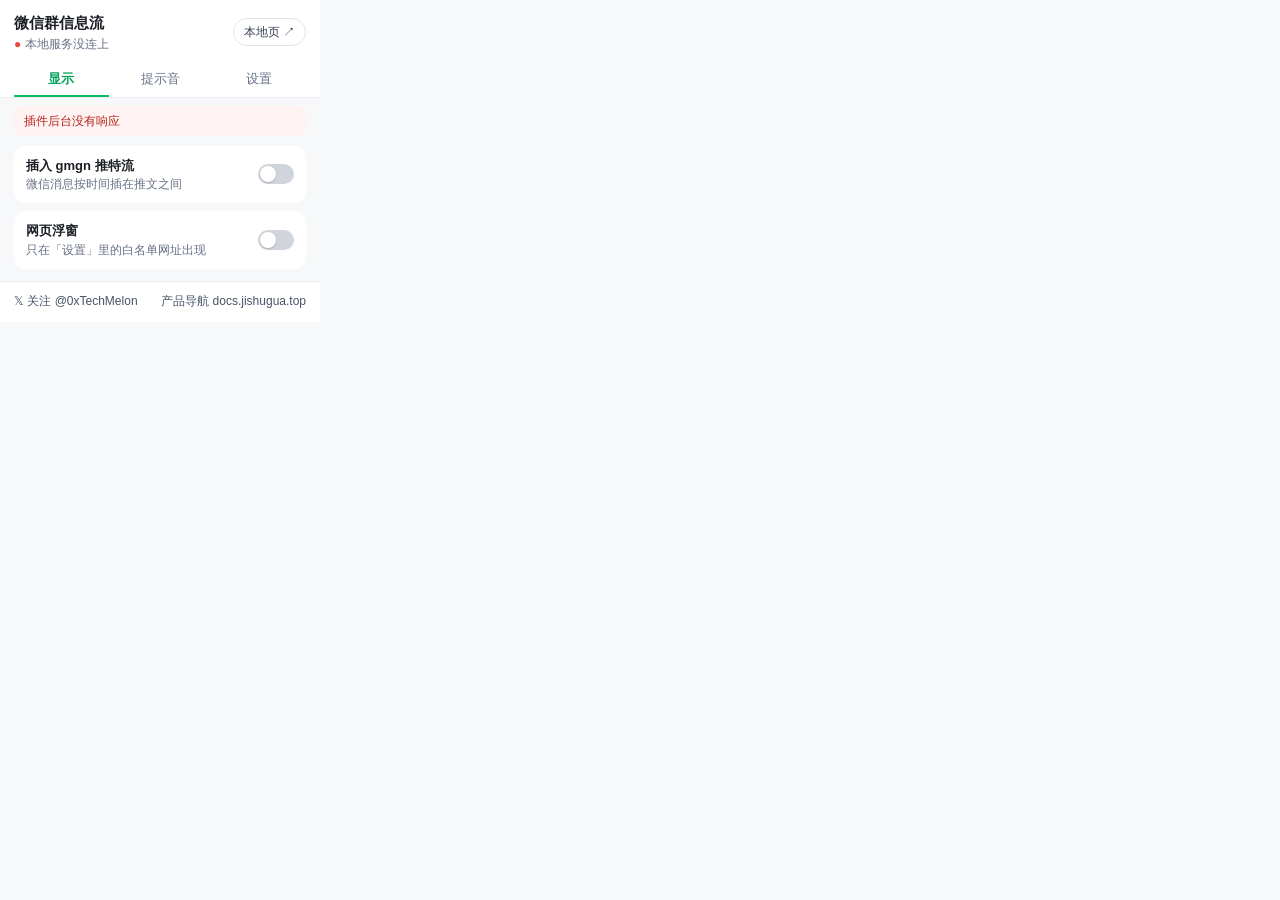
==== extension/popup.html @ 29e8707f "微信群信息流 0.7.1：直读微信库、gmgn 插入、白名单浮窗、群图片、三类提示音 Co-authored-by: Cursor <cursoragent@cursor.com>" ====
<!doctype html>
<html lang="zh-CN">
  <head>
    <meta charset="utf-8" />
    <title>微信群信息流</title>
    <link rel="stylesheet" href="popup.css" />
  </head>
  <body>
    <header class="top">
      <div class="brand">
        <strong>微信群信息流</strong>
        <span id="status" class="status">正在检查本地服务</span>
      </div>
      <button id="open" type="button" class="chip" title="打开本地页面 127.0.0.1:8765">本地页 ↗</button>
    </header>

    <nav class="tabs">
      <button type="button" data-tab="show" class="on">显示</button>
      <button type="button" data-tab="sound">提示音</button>
      <button type="button" data-tab="more">设置</button>
    </nav>
    <p id="note" class="note" hidden></p>

    <section data-panel="show">
      <label class="item">
        <span><b>插入 gmgn 推特流</b><small>微信消息按时间插在推文之间</small></span>
        <input id="gmgn" type="checkbox" class="toggle" />
      </label>
      <label class="item">
        <span><b>网页浮窗</b><small>只在「设置」里的白名单网址出现</small></span>
        <input id="float-panel" type="checkbox" class="toggle" />
      </label>
    </section>

    <section data-panel="sound" hidden>
      <div class="channel" data-channel="ca">
        <label class="item">
          <span><b>合约（CA）</b></span>
          <input data-on type="checkbox" class="toggle" />
        </label>
        <div class="pick">
          <select data-sound>
            <option value="voice">语音「注意，群里有新合约」</option>
            <option value="chime">叮咚</option>
            <option value="alarm">急促三连音</option>
            <option value="custom">自定义音频…</option>
          </select>
          <button data-test type="button" class="play" title="试听">▶</button>
        </div>
        <label class="file" data-file-row hidden><input data-file type="file" accept="audio/*" /><span data-custom>选择音频文件（3 MB 内）</span></label>
      </div>
      <div class="channel" data-channel="star">
        <label class="item">
          <span><b>星标用户发言</b></span>
          <input data-on type="checkbox" class="toggle" />
        </label>
        <div class="pick">
          <select data-sound>
            <option value="star-bell">清亮钟声</option>
            <option value="star-harp">竖琴上行</option>
            <option value="star-voice">语音「星标用户发言了」</option>
            <option value="custom">自定义音频…</option>
          </select>
          <button data-test type="button" class="play" title="试听">▶</button>
        </div>
        <label class="file" data-file-row hidden><input data-file type="file" accept="audio/*" /><span data-custom>选择音频文件（3 MB 内）</span></label>
      </div>
      <div class="channel" data-channel="normal">
        <label class="item">
          <span><b>普通消息</b><small>仿微信提示音</small></span>
          <input data-on type="checkbox" class="toggle" />
        </label>
        <div class="pick">
          <select data-sound>
            <option value="wx-ding">叮咚（木琴）</option>
            <option value="wx-pop">气泡</option>
            <option value="wx-tick">轻敲</option>
            <option value="custom">自定义音频…</option>
          </select>
          <button data-test type="button" class="play" title="试听">▶</button>
        </div>
        <label class="file" data-file-row hidden><input data-file type="file" accept="audio/*" /><span data-custom>选择音频文件（3 MB 内）</span></label>
      </div>
      <label class="volume">音量
        <input id="voice-volume" type="range" min="0" max="100" step="5" />
        <span id="voice-volume-text"></span>
      </label>
      <p class="hint">一条消息只响一种：合约 &gt; 星标用户 &gt; 普通消息。选文件时弹窗被关掉，<a id="voice-tab" href="#">在标签页里打开</a>再选。</p>
    </section>

    <section data-panel="more" hidden>
      <label class="field"><span>浮窗白名单 <small>每行一个网址</small></span>
        <textarea id="float-sites" rows="3" spellcheck="false"></textarea>
      </label>
      <p class="hint">域名、路径和写出的参数要一致，网址多出的参数不影响。</p>
      <button id="save-sites" type="button" class="ghost">保存白名单</button>
      <label class="field"><span>卡片水印 <small>留空用默认</small></span>
        <input id="watermark" type="text" maxlength="40" placeholder="关注 X: @0xTechMelon" />
      </label>
      <label class="field"><span>GMGN OpenAPI Key <small id="key-state"></small></span>
        <input id="key" type="password" placeholder="gmgn_..." autocomplete="off" />
      </label>
      <button id="save-key" type="button" class="ghost">保存 Key</button>
      <p class="hint">Key 只保存在本机服务 127.0.0.1:8765，不会发给网页。</p>
    </section>

    <footer class="links">
      <a href="https://x.com/0xTechMelon" target="_blank" rel="noreferrer">𝕏 关注 @0xTechMelon</a>
      <a href="https://docs.jishugua.top" target="_blank" rel="noreferrer">产品导航 docs.jishugua.top</a>
    </footer>
    <script src="popup.js"></script>
  </body>
</html>
---- extension/popup.css ----
* { box-sizing: border-box; }

body {
  width: 320px;
  margin: 0;
  color: #1c1f26;
  background: #f7f8fa;
  font: 13px/1.5 "Segoe UI", "PingFang SC", "Microsoft YaHei", sans-serif;
}

.top {
  display: flex;
  justify-content: space-between;
  align-items: center;
  gap: 8px;
  padding: 12px 14px 10px;
  background: #fff;
}

.brand { display: grid; min-width: 0; }

.brand strong { font-size: 15px; }

.status { color: #667085; font-size: 12px; white-space: nowrap; overflow: hidden; text-overflow: ellipsis; }

.status::before { content: "● "; color: #98a2b3; }

.status.ok::before { color: #07c160; }

.status.bad::before { color: #f04438; }

.chip {
  flex: none;
  height: 28px;
  padding: 0 10px;
  border: 1px solid #e1e4ea;
  border-radius: 999px;
  background: #fff;
  color: #344054;
  font: inherit;
  font-size: 12px;
  cursor: pointer;
}

.chip:hover { border-color: #07c160; color: #07a35a; }

.tabs {
  display: flex;
  gap: 4px;
  padding: 0 14px;
  background: #fff;
  border-bottom: 1px solid #eaecf0;
}

.tabs button {
  flex: 1;
  height: 34px;
  border: 0;
  border-bottom: 2px solid transparent;
  background: transparent;
  color: #667085;
  font: inherit;
  cursor: pointer;
}

.tabs button.on { color: #07a35a; border-bottom-color: #07c160; font-weight: 700; }

section { padding: 10px 14px 4px; }

.note { margin: 8px 14px 0; padding: 6px 10px; border-radius: 8px; background: #ecfdf3; color: #067647; font-size: 12px; }

.note.bad { background: #fef3f2; color: #b42318; }

.item {
  display: flex;
  justify-content: space-between;
  align-items: center;
  gap: 10px;
  padding: 10px 12px;
  margin-bottom: 8px;
  border-radius: 12px;
  background: #fff;
  cursor: pointer;
}

.item span { display: grid; min-width: 0; }

small { color: #667085; font-size: 12px; font-weight: 400; }

.toggle {
  appearance: none;
  flex: none;
  position: relative;
  width: 36px;
  height: 20px;
  margin: 0;
  border-radius: 999px;
  background: #d0d5dd;
  cursor: pointer;
  transition: background .15s;
}

.toggle::after {
  content: "";
  position: absolute;
  top: 2px;
  left: 2px;
  width: 16px;
  height: 16px;
  border-radius: 50%;
  background: #fff;
  box-shadow: 0 1px 2px rgba(16, 24, 40, .2);
  transition: transform .15s;
}

.toggle:checked { background: #07c160; }

.toggle:checked::after { transform: translateX(16px); }

.toggle:disabled { opacity: .5; }

.channel { margin-bottom: 8px; padding: 0 0 8px; border-radius: 12px; background: #fff; }

.channel .item { margin: 0; padding-bottom: 6px; }

.channel.off .pick, .channel.off .file { opacity: .45; }

.pick { display: flex; gap: 6px; padding: 0 12px; }

select {
  flex: 1;
  min-width: 0;
  height: 30px;
  border: 1px solid #e1e4ea;
  border-radius: 8px;
  background: #fff;
  font: inherit;
}

.play {
  flex: none;
  width: 30px;
  height: 30px;
  border: 0;
  border-radius: 8px;
  background: #ecfdf3;
  color: #07a35a;
  cursor: pointer;
}

.play:hover { background: #d1fadf; }

.file {
  display: block;
  margin: 6px 12px 0;
  padding: 6px 8px;
  border: 1px dashed #d0d5dd;
  border-radius: 8px;
  color: #667085;
  font-size: 12px;
  cursor: pointer;
}

.file[hidden] { display: none; }

.file input { display: none; }

.file:hover { border-color: #07c160; color: #07a35a; }

.volume { display: flex; align-items: center; gap: 8px; padding: 4px 2px; }

.volume input { flex: 1; accent-color: #07c160; }

.volume span { width: 36px; text-align: right; color: #667085; }

.field { display: grid; gap: 4px; margin: 10px 0 0; font-weight: 600; }

input[type="password"], input[type="text"], textarea {
  width: 100%;
  border: 1px solid #e1e4ea;
  border-radius: 8px;
  background: #fff;
  font: inherit;
  font-weight: 400;
}

input[type="password"], input[type="text"] { height: 32px; padding: 0 8px; }

textarea { padding: 6px 8px; font: 12px/1.5 Consolas, "SFMono-Regular", monospace; resize: vertical; }

button.ghost {
  width: 100%;
  height: 32px;
  margin-top: 6px;
  border: 0;
  border-radius: 8px;
  background: #111827;
  color: #fff;
  font: inherit;
  cursor: pointer;
}

.hint { margin: 6px 0; color: #667085; font-size: 12px; }

.hint a { color: #07a35a; }

.links {
  display: flex;
  justify-content: space-between;
  gap: 8px;
  padding: 10px 14px 12px;
  border-top: 1px solid #eaecf0;
  background: #fff;
  font-size: 12px;
}

.links a { color: #475467; text-decoration: none; white-space: nowrap; }

.links a:hover { color: #07a35a; text-decoration: underline; }
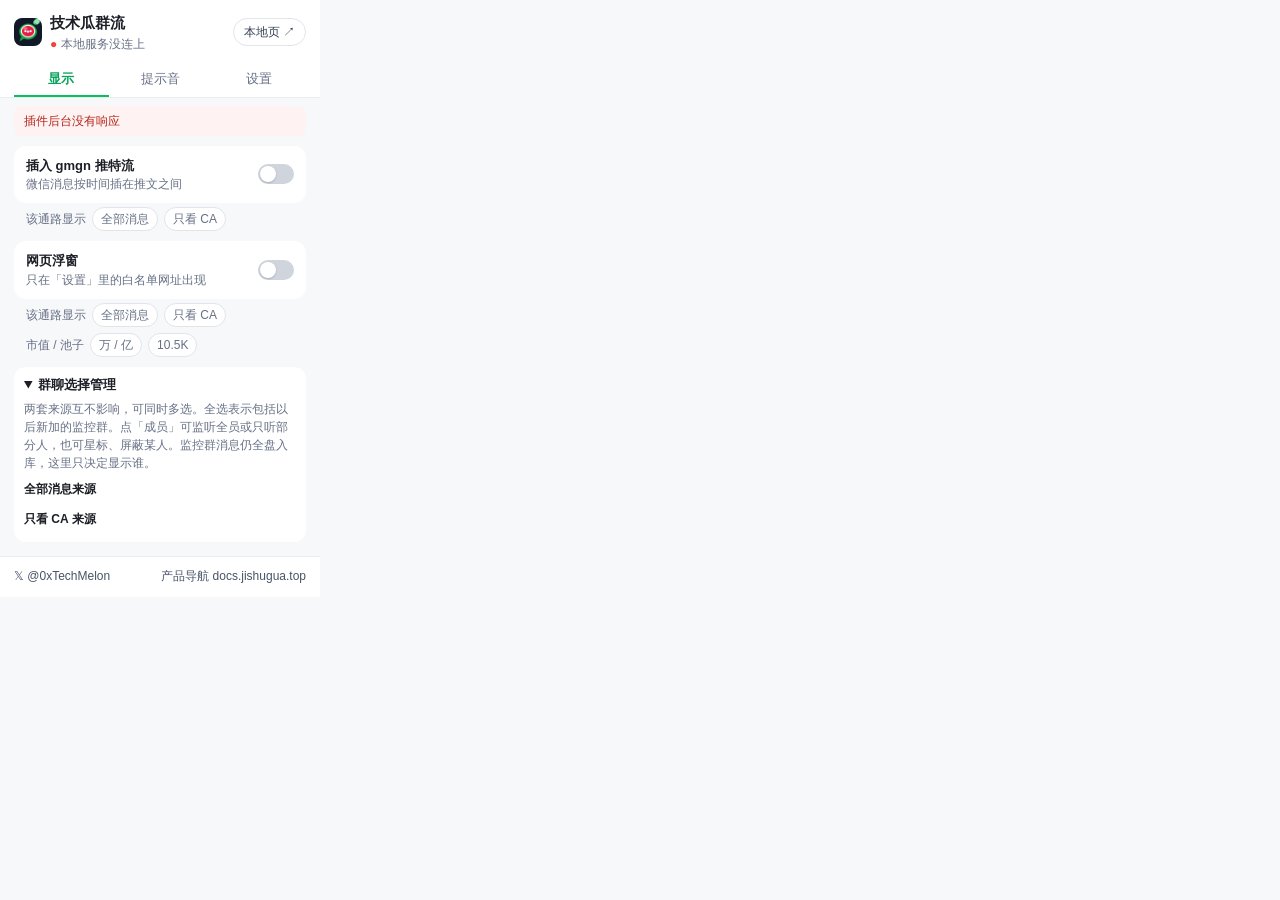
==== commit e8708def: "技术瓜群流 0.8.9：双通路筛选、成员监听、贴纸表情、市值格式 从 0.7.1 起未提交的功能一并入库： - 全部消息 / 只看 CA 两套独立群来源，本地页、gmgn 插入、浮窗可分开选 - 群成" ====
--- a/extension/popup.html
+++ b/extension/popup.html
@@ -2,14 +2,17 @@
 <html lang="zh-CN">
   <head>
     <meta charset="utf-8" />
-    <title>微信群信息流</title>
+    <title>技术瓜群流</title>
     <link rel="stylesheet" href="popup.css" />
   </head>
   <body>
     <header class="top">
       <div class="brand">
-        <strong>微信群信息流</strong>
-        <span id="status" class="status">正在检查本地服务</span>
+        <img src="icon.png" width="28" height="28" alt="技术瓜群流" />
+        <div>
+          <strong>技术瓜群流</strong>
+          <span id="status" class="status">正在检查本地服务</span>
+        </div>
       </div>
       <button id="open" type="button" class="chip" title="打开本地页面 127.0.0.1:8765">本地页 ↗</button>
     </header>
@@ -26,10 +29,37 @@
         <span><b>插入 gmgn 推特流</b><small>微信消息按时间插在推文之间</small></span>
         <input id="gmgn" type="checkbox" class="toggle" />
       </label>
+      <div class="surface-mode" data-surface="gmgn">
+        <span>该通路显示</span>
+        <button type="button" data-mode="all">全部消息</button>
+        <button type="button" data-mode="ca">只看 CA</button>
+      </div>
       <label class="item">
         <span><b>网页浮窗</b><small>只在「设置」里的白名单网址出现</small></span>
         <input id="float-panel" type="checkbox" class="toggle" />
       </label>
+      <div class="surface-mode" data-surface="float">
+        <span>该通路显示</span>
+        <button type="button" data-mode="all">全部消息</button>
+        <button type="button" data-mode="ca">只看 CA</button>
+      </div>
+      <div class="surface-mode" data-numfmt>
+        <span>市值 / 池子</span>
+        <button type="button" data-mcap-format="cn">万 / 亿</button>
+        <button type="button" data-mcap-format="en">10.5K</button>
+      </div>
+      <details class="group-mgr" open>
+        <summary>群聊选择管理</summary>
+        <p class="hint">两套来源互不影响，可同时多选。全选表示包括以后新加的监控群。点「成员」可监听全员或只听部分人，也可星标、屏蔽某人。监控群消息仍全盘入库，这里只决定显示谁。</p>
+        <div class="gcol">
+          <h4>全部消息来源</h4>
+          <div id="groups-all" class="group-list"></div>
+        </div>
+        <div class="gcol">
+          <h4>只看 CA 来源</h4>
+          <div id="groups-ca" class="group-list"></div>
+        </div>
+      </details>
     </section>
 
     <section data-panel="sound" hidden>
@@ -85,7 +115,7 @@
         <input id="voice-volume" type="range" min="0" max="100" step="5" />
         <span id="voice-volume-text"></span>
       </label>
-      <p class="hint">一条消息只响一种：合约 &gt; 星标用户 &gt; 普通消息。选文件时弹窗被关掉，<a id="voice-tab" href="#">在标签页里打开</a>再选。</p>
+      <p class="hint">一条消息只响一种：合约 &gt; 星标用户 &gt; 普通消息。提示音跟群来源一致：只勾了「只看 CA」的群，普通消息不响。选文件时弹窗被关掉，<a id="voice-tab" href="#">在标签页里打开</a>再选。</p>
     </section>
 
     <section data-panel="more" hidden>
@@ -94,9 +124,6 @@
       </label>
       <p class="hint">域名、路径和写出的参数要一致，网址多出的参数不影响。</p>
       <button id="save-sites" type="button" class="ghost">保存白名单</button>
-      <label class="field"><span>卡片水印 <small>留空用默认</small></span>
-        <input id="watermark" type="text" maxlength="40" placeholder="关注 X: @0xTechMelon" />
-      </label>
       <label class="field"><span>GMGN OpenAPI Key <small id="key-state"></small></span>
         <input id="key" type="password" placeholder="gmgn_..." autocomplete="off" />
       </label>
@@ -105,9 +132,10 @@
     </section>
 
     <footer class="links">
-      <a href="https://x.com/0xTechMelon" target="_blank" rel="noreferrer">𝕏 关注 @0xTechMelon</a>
+      <a href="https://x.com/0xTechMelon" target="_blank" rel="noreferrer">𝕏 @0xTechMelon</a>
       <a href="https://docs.jishugua.top" target="_blank" rel="noreferrer">产品导航 docs.jishugua.top</a>
     </footer>
+    <script src="feed.js"></script>
     <script src="popup.js"></script>
   </body>
 </html>
--- a/extension/popup.css
+++ b/extension/popup.css
@@ -17,7 +17,16 @@
   background: #fff;
 }
 
-.brand { display: grid; min-width: 0; }
+.brand { display: flex; gap: 8px; align-items: center; min-width: 0; }
+
+.brand img {
+  width: 28px;
+  height: 28px;
+  border-radius: 8px;
+  flex: none;
+}
+
+.brand > div { display: grid; min-width: 0; }
 
 .brand strong { font-size: 15px; }
 
@@ -84,6 +93,221 @@
 }
 
 .item span { display: grid; min-width: 0; }
+
+.surface-mode {
+  display: flex;
+  flex-wrap: wrap;
+  gap: 6px;
+  align-items: center;
+  margin: -4px 0 10px;
+  padding: 0 4px 0 12px;
+  color: #667085;
+  font-size: 12px;
+}
+
+.surface-mode button {
+  height: 24px;
+  padding: 0 8px;
+  border: 1px solid #e1e4ea;
+  border-radius: 999px;
+  background: #fff;
+  color: #667085;
+  font: inherit;
+  font-size: 12px;
+  cursor: pointer;
+}
+
+.surface-mode button.on {
+  border-color: #111827;
+  background: #111827;
+  color: #fff;
+  font-weight: 700;
+}
+
+.group-mgr {
+  margin: 4px 0 10px;
+  padding: 8px 10px 10px;
+  border-radius: 12px;
+  background: #fff;
+}
+
+.group-mgr summary {
+  cursor: pointer;
+  font-weight: 700;
+}
+
+.group-mgr .hint { margin: 6px 0 8px; padding: 0; }
+
+.gcol h4 { margin: 8px 0 4px; font-size: 12px; }
+
+.group-list {
+  display: grid;
+  gap: 2px;
+  max-height: 280px;
+  overflow-y: auto;
+  overscroll-behavior: contain;
+}
+
+.group-item { display: grid; gap: 4px; }
+
+.group-row {
+  display: flex;
+  gap: 4px;
+  align-items: center;
+  min-width: 0;
+}
+
+.group-row label { flex: 1; min-width: 0; }
+
+.group-members,
+.group-remove {
+  flex: none;
+  height: 22px;
+  padding: 0 6px;
+  border-radius: 999px;
+  background: #fff;
+  font: inherit;
+  font-size: 11px;
+  cursor: pointer;
+}
+
+.group-members {
+  border: 1px solid #e1e4ea;
+  color: #344054;
+}
+
+.group-remove {
+  border: 1px solid #fecdca;
+  color: #b42318;
+}
+
+.member-panel {
+  margin: 0 0 4px 8px;
+  padding: 6px 8px;
+  border: 1px solid #eaecf0;
+  border-radius: 10px;
+  background: #f8fafc;
+}
+
+.listen-mode { display: flex; gap: 4px; margin-bottom: 6px; }
+
+.listen-mode button {
+  flex: 1;
+  height: 24px;
+  border: 1px solid #e1e4ea;
+  border-radius: 999px;
+  background: #fff;
+  font: inherit;
+  font-size: 11px;
+  cursor: pointer;
+}
+
+.listen-mode button.on {
+  background: #111827;
+  color: #fff;
+  border-color: #111827;
+}
+
+.member-filter {
+  width: 100%;
+  height: 24px;
+  margin-bottom: 4px;
+  border: 1px solid #e1e4ea;
+  border-radius: 6px;
+  padding: 0 8px;
+  font: inherit;
+  font-size: 12px;
+}
+
+.member-list {
+  display: grid;
+  gap: 2px;
+  max-height: 160px;
+  overflow-y: auto;
+}
+
+.member-row {
+  display: flex;
+  align-items: center;
+  gap: 6px;
+  min-height: 24px;
+  font-size: 12px;
+}
+
+.member-row img {
+  width: 18px;
+  height: 18px;
+  border-radius: 50%;
+  object-fit: cover;
+  flex: none;
+}
+
+.member-row .name {
+  flex: 1;
+  min-width: 0;
+  overflow: hidden;
+  text-overflow: ellipsis;
+  white-space: nowrap;
+}
+
+.member-star {
+  flex: none;
+  border: 0;
+  background: transparent;
+  cursor: pointer;
+  color: #98a2b3;
+  font-size: 14px;
+}
+
+.member-star.on { color: #d97706; }
+
+.member-mute {
+  flex: none;
+  border: 0;
+  background: transparent;
+  cursor: pointer;
+  color: #98a2b3;
+  font-size: 11px;
+}
+.member-mute.on { color: #b42318; font-weight: 700; }
+.member-row.is-blocked .name { opacity: .45; text-decoration: line-through; }
+
+.star-palette {
+  position: fixed;
+  z-index: 40;
+  display: flex;
+  flex-wrap: wrap;
+  gap: 6px;
+  width: 196px;
+  padding: 8px;
+  border-radius: 12px;
+  background: white;
+  box-shadow: 0 12px 32px rgba(16, 24, 40, 0.28);
+}
+
+.star-palette button {
+  width: 28px;
+  height: 28px;
+  border: 0;
+  border-radius: 50%;
+  cursor: pointer;
+}
+
+.star-palette button[data-color=""] {
+  width: auto;
+  border-radius: 999px;
+  padding: 0 8px;
+  background: #f2f4f7;
+}
+
+.group-list label {
+  display: flex;
+  gap: 6px;
+  align-items: center;
+  min-height: 24px;
+  font-size: 12px;
+  cursor: pointer;
+}
 
 small { color: #667085; font-size: 12px; font-weight: 400; }
 
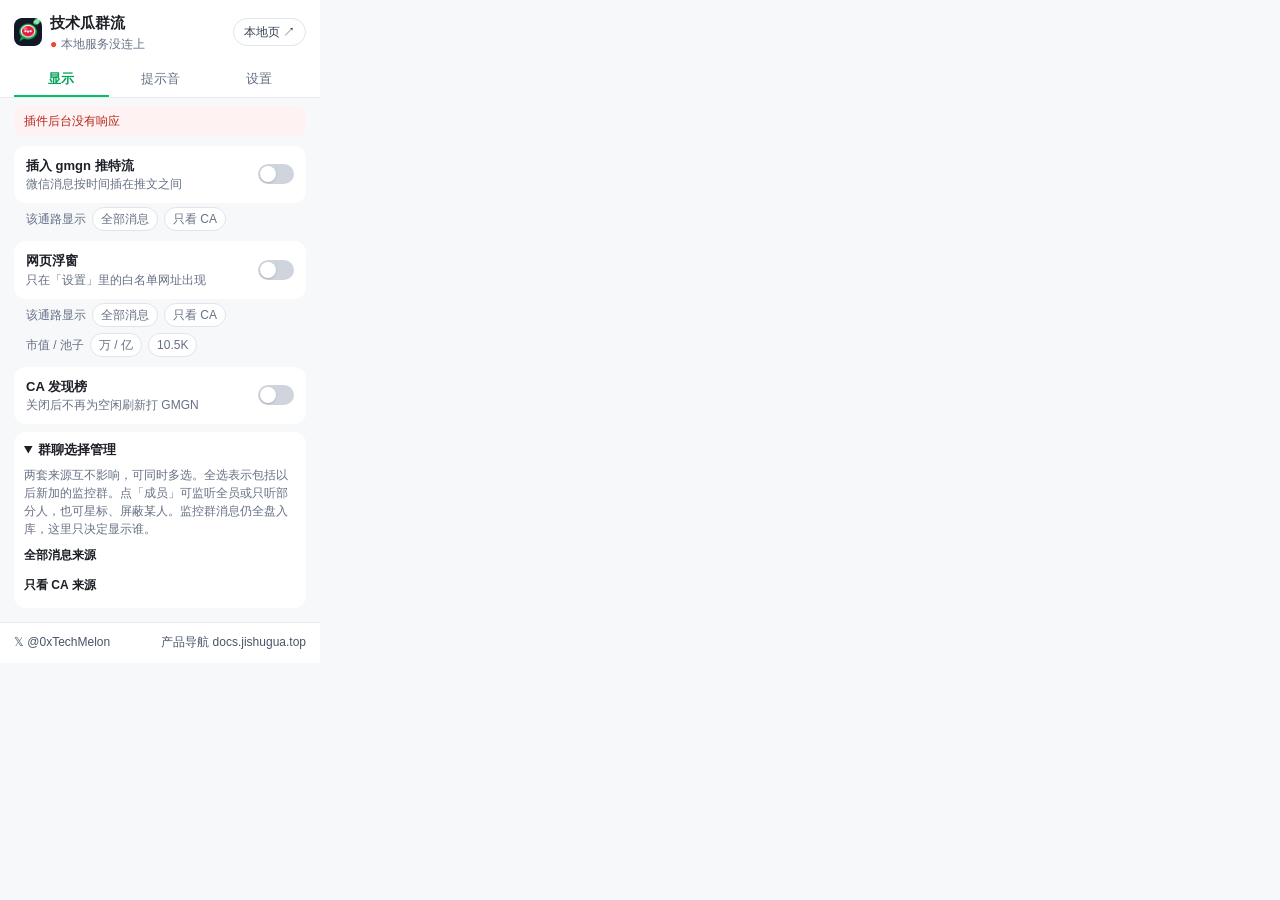
==== commit 5c431661: "技术瓜群流 0.9.8：本群/所有群首发，胜按涨幅 50%，榜单重做 排行榜可关；本群与所有群分开记倍数。胜场改为 ATH ≥ 首次喊单市值 1.5 倍。用户 CA 可按日期和倍数筛选。最高倍空闲时走" ====
--- a/extension/popup.html
+++ b/extension/popup.html
@@ -48,6 +48,10 @@
         <button type="button" data-mcap-format="cn">万 / 亿</button>
         <button type="button" data-mcap-format="en">10.5K</button>
       </div>
+      <label class="item">
+        <span><b>CA 发现榜</b><small>关闭后不再为空闲刷新打 GMGN</small></span>
+        <input id="ca-board" type="checkbox" class="toggle" />
+      </label>
       <details class="group-mgr" open>
         <summary>群聊选择管理</summary>
         <p class="hint">两套来源互不影响，可同时多选。全选表示包括以后新加的监控群。点「成员」可监听全员或只听部分人，也可星标、屏蔽某人。监控群消息仍全盘入库，这里只决定显示谁。</p>
--- a/extension/popup.css
+++ b/extension/popup.css
@@ -232,6 +232,10 @@
   gap: 6px;
   min-height: 24px;
   font-size: 12px;
+}
+
+.member-row[hidden] {
+  display: none;
 }
 
 .member-row img {
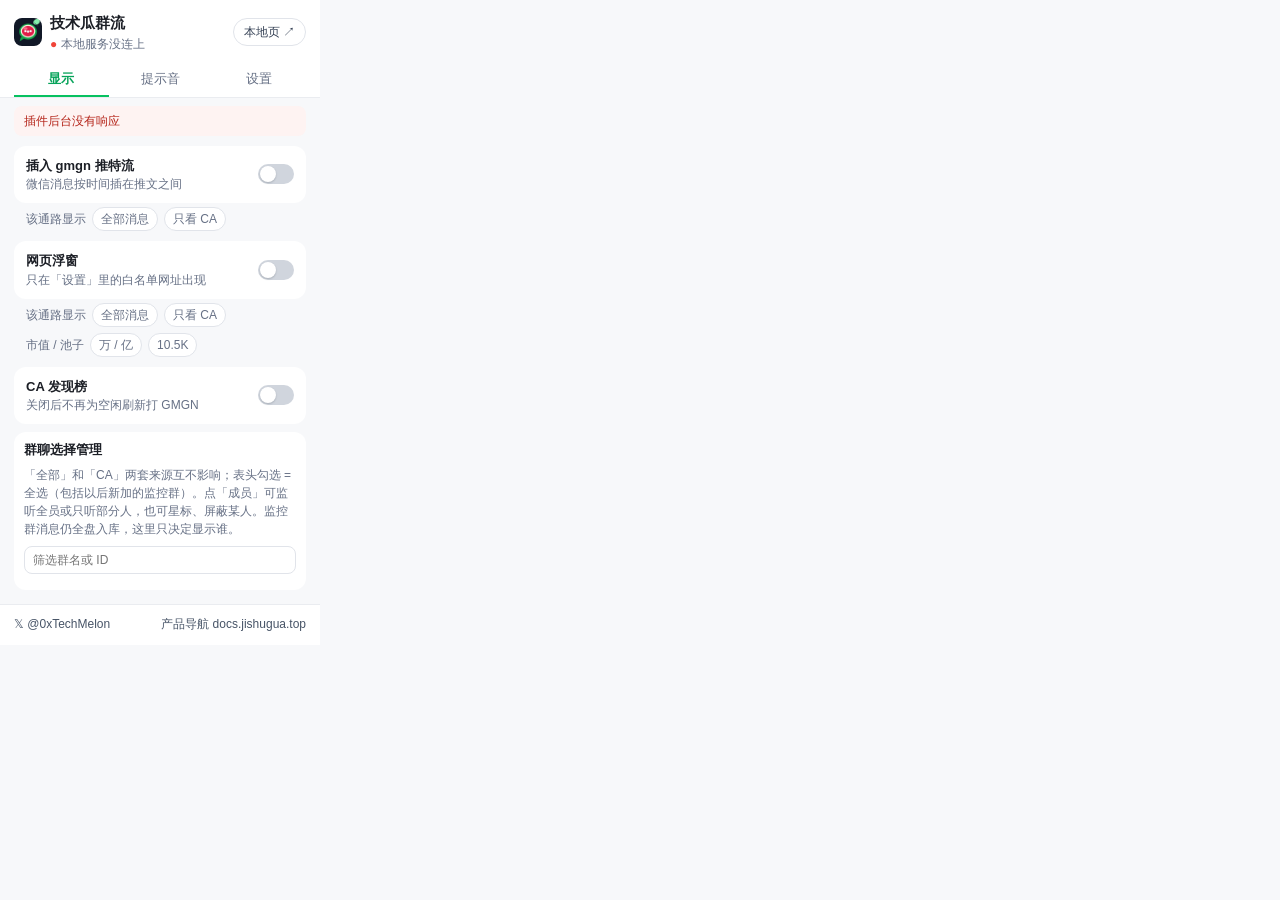
==== commit 6dce8c14: "技术瓜群流 0.9.24：群聊选择改为单表、可折叠并记住界面状态 - 本地页与插件弹窗统一：群聊选择从左右两栏改为一张表（全部消息 / 只看 CA 两列勾选，表头即全选），加群筛选 - 本地页「显示通" ====
--- a/extension/popup.html
+++ b/extension/popup.html
@@ -52,17 +52,14 @@
         <span><b>CA 发现榜</b><small>关闭后不再为空闲刷新打 GMGN</small></span>
         <input id="ca-board" type="checkbox" class="toggle" />
       </label>
-      <details class="group-mgr" open>
-        <summary>群聊选择管理</summary>
-        <p class="hint">两套来源互不影响，可同时多选。全选表示包括以后新加的监控群。点「成员」可监听全员或只听部分人，也可星标、屏蔽某人。监控群消息仍全盘入库，这里只决定显示谁。</p>
-        <div class="gcol">
-          <h4>全部消息来源</h4>
-          <div id="groups-all" class="group-list"></div>
-        </div>
-        <div class="gcol">
-          <h4>只看 CA 来源</h4>
-          <div id="groups-ca" class="group-list"></div>
-        </div>
+      <details class="group-mgr" id="fold-groups">
+        <summary>
+          <b>群聊选择管理</b>
+          <small id="groups-summary"></small>
+        </summary>
+        <p class="hint">「全部」和「CA」两套来源互不影响；表头勾选 = 全选（包括以后新加的监控群）。点「成员」可监听全员或只听部分人，也可星标、屏蔽某人。监控群消息仍全盘入库，这里只决定显示谁。</p>
+        <input id="group-query" class="group-search" type="search" placeholder="筛选群名或 ID" />
+        <div id="groups" class="group-table"></div>
       </details>
     </section>
 
--- a/extension/popup.css
+++ b/extension/popup.css
@@ -132,18 +132,38 @@
 }
 
 .group-mgr summary {
-  cursor: pointer;
-  font-weight: 700;
+  display: flex;
+  gap: 6px;
+  align-items: baseline;
+  cursor: pointer;
+  user-select: none;
+}
+.group-mgr summary small {
+  min-width: 0;
+  overflow: hidden;
+  font-size: 11px;
+  white-space: nowrap;
+  text-overflow: ellipsis;
 }
 
 .group-mgr .hint { margin: 6px 0 8px; padding: 0; }
 
-.gcol h4 { margin: 8px 0 4px; font-size: 12px; }
-
-.group-list {
+.group-search {
+  width: 100%;
+  height: 28px;
+  margin: 0 0 6px;
+  padding: 0 8px;
+  border: 1px solid #e1e4ea;
+  border-radius: 8px;
+  font: inherit;
+  font-size: 12px;
+}
+
+/* 群表：与本地页面一致，一行一个群，「全部 / CA」两列勾选 + 操作 */
+.group-table {
   display: grid;
   gap: 2px;
-  max-height: 280px;
+  max-height: 300px;
   overflow-y: auto;
   overscroll-behavior: contain;
 }
@@ -151,13 +171,35 @@
 .group-item { display: grid; gap: 4px; }
 
 .group-row {
-  display: flex;
+  display: grid;
+  grid-template-columns: minmax(0, 1fr) 44px 44px 84px;
   gap: 4px;
   align-items: center;
-  min-width: 0;
-}
-
-.group-row label { flex: 1; min-width: 0; }
+  min-height: 26px;
+  padding: 0 4px;
+  border-radius: 6px;
+  font-size: 12px;
+}
+.group-item .group-row:hover, .group-row.is-open { background: #f2f4f7; }
+.group-head {
+  position: sticky;
+  top: 0;
+  z-index: 1;
+  background: #fff;
+  border-bottom: 1px solid #e1e4ea;
+  border-radius: 0;
+  color: #667085;
+  font-size: 11px;
+}
+.group-name { min-width: 0; overflow: hidden; white-space: nowrap; text-overflow: ellipsis; }
+.group-head .group-name { font-weight: 700; }
+.group-check, .group-head-check { display: flex; align-items: center; justify-content: center; cursor: pointer; }
+.group-head-check { flex-direction: column; gap: 0; color: #101828; font-weight: 700; line-height: 1.2; }
+.group-head-check input { order: -1; }
+.group-head-check small { font-size: 10px; }
+.group-check input, .group-head-check input { width: 14px; height: 14px; margin: 0; cursor: pointer; }
+.group-tail { display: flex; gap: 4px; justify-content: flex-end; }
+.group-empty { padding: 6px 4px; }
 
 .group-members,
 .group-remove {
@@ -302,15 +344,6 @@
   border-radius: 999px;
   padding: 0 8px;
   background: #f2f4f7;
-}
-
-.group-list label {
-  display: flex;
-  gap: 6px;
-  align-items: center;
-  min-height: 24px;
-  font-size: 12px;
-  cursor: pointer;
 }
 
 small { color: #667085; font-size: 12px; font-weight: 400; }
